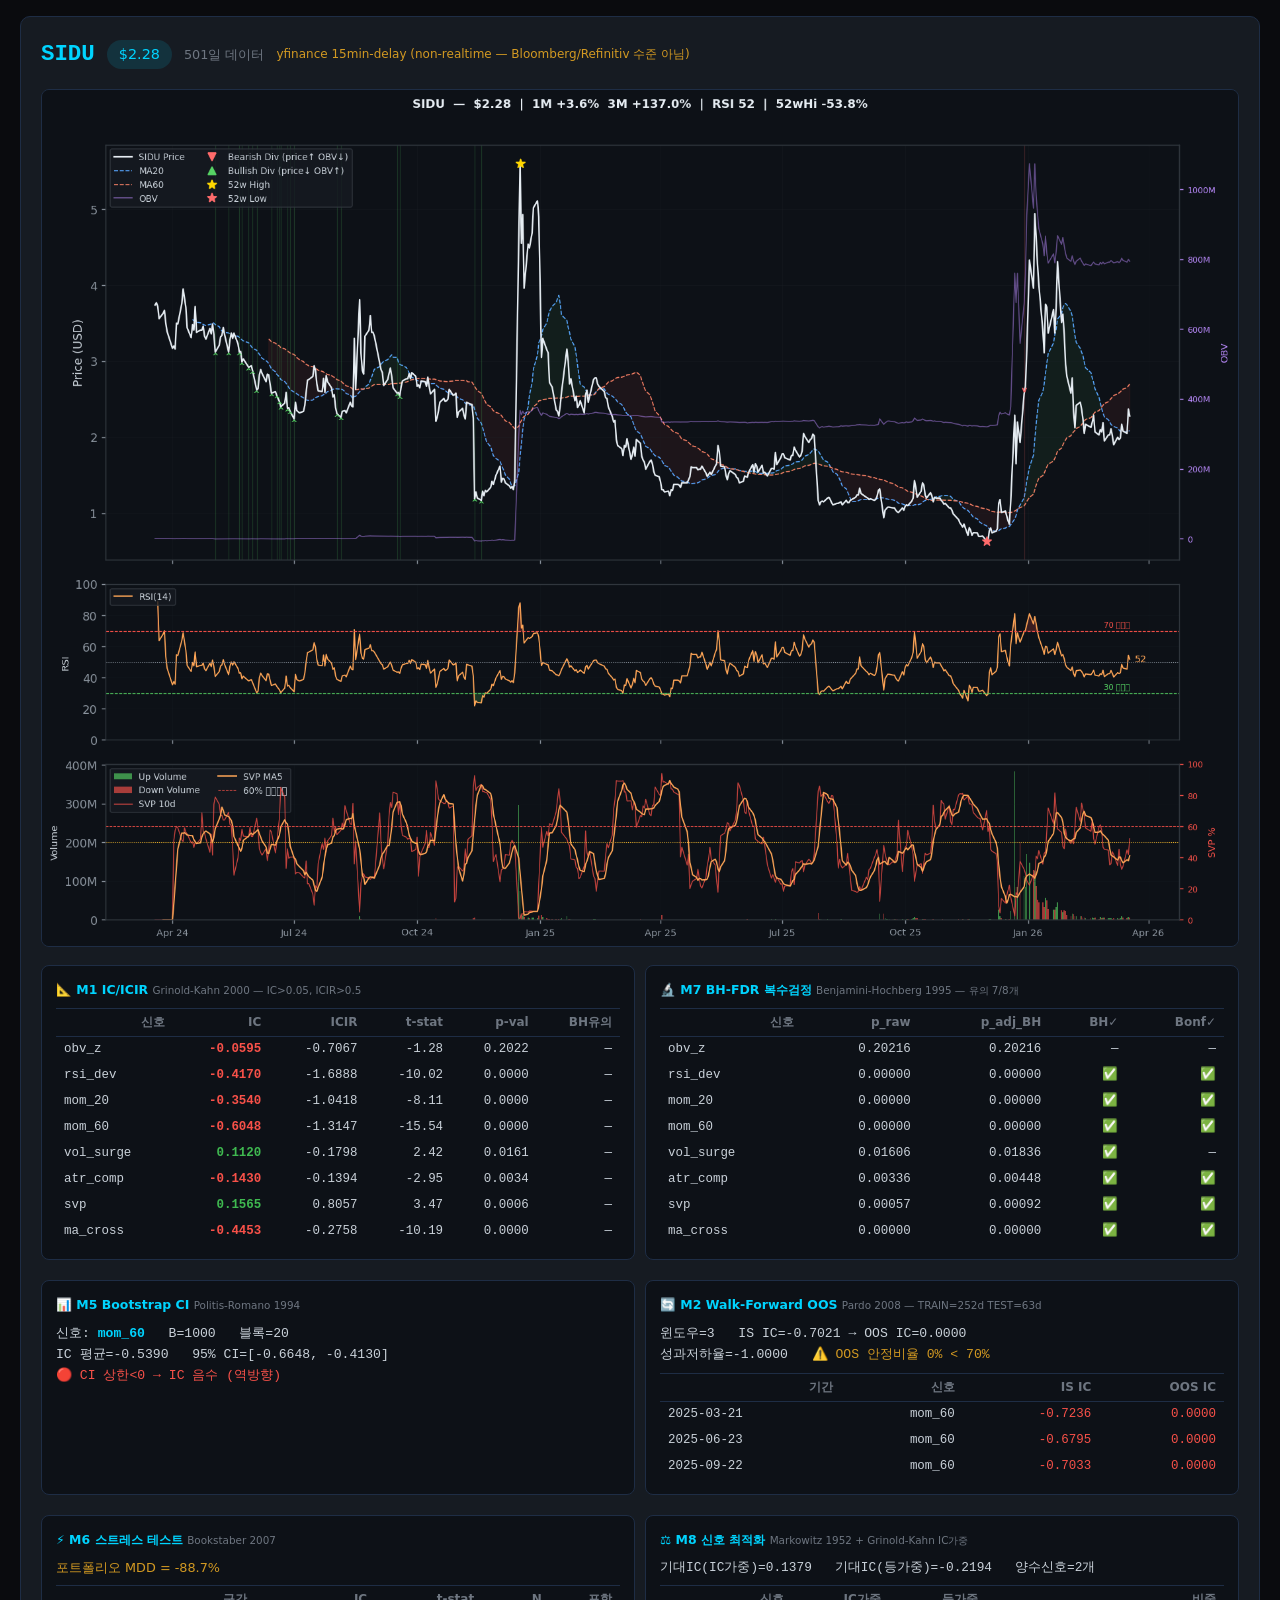
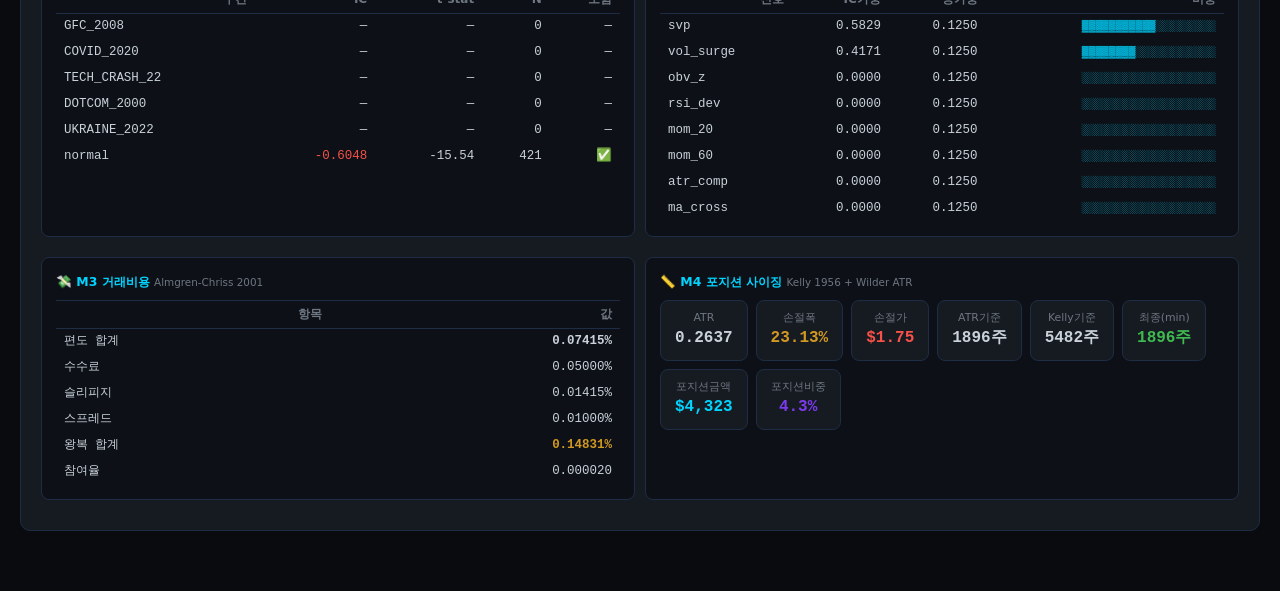
==== pd/docs/zeus_integrated_out_analyzer.html @ a4bf2f8a "Fix GitHub Pages static deploy" ====
<!DOCTYPE html><html lang="ko"><head><meta charset="UTF-8"><meta name="viewport" content="width=device-width,initial-scale=1"><title>📊 Analyzer (SIDU)</title><style>
@import url('https://fonts.googleapis.com/css2?family=Pretendard:wght@300;400;500;600;700&family=JetBrains+Mono:wght@400;500&display=swap');
:root{
  --bg:#0a0b0e;--bg2:#12141a;--panel:#16181f;--panel2:#1c1f28;
  --border:#1f2333;--border2:#252a3a;
  --accent:#5b6fff;--accent-soft:rgba(91,111,255,.12);--accent-glow:rgba(91,111,255,.25);
  --green:#22c55e;--green-soft:rgba(34,197,94,.12);
  --red:#ef4444;--red-soft:rgba(239,68,68,.1);
  --yellow:#f59e0b;--yellow-soft:rgba(245,158,11,.1);
  --text:#e8eaf0;--text2:#9aa0b8;--text3:#555d7a;--muted:#9aa0b8;
  --mono:'JetBrains Mono',monospace;--r:12px;--r2:8px;
}
*{box-sizing:border-box;margin:0;padding:0}
html{scroll-behavior:smooth}
body{background:var(--bg);color:var(--text);font-family:'Pretendard','Segoe UI',system-ui,sans-serif;font-size:14px;line-height:1.6}
#hdr{position:sticky;top:0;z-index:1000;background:rgba(10,11,14,.92);backdrop-filter:blur(20px);-webkit-backdrop-filter:blur(20px);border-bottom:1px solid var(--border);display:flex;align-items:center;height:56px;padding:0 24px;}
#logo{font-size:1.05rem;font-weight:700;color:var(--text);letter-spacing:-.3px;white-space:nowrap;margin-right:28px;display:flex;align-items:center;gap:8px;}
#logo .logo-dot{width:7px;height:7px;border-radius:50%;background:var(--accent);box-shadow:0 0 8px var(--accent);}
#logo span{color:var(--text3);font-weight:400;font-size:.76rem;margin-left:2px}
#nav{display:flex;gap:2px;flex:1}
.ztab{padding:6px 14px;border-radius:var(--r2);border:none;cursor:pointer;font-size:.81rem;font-weight:500;color:var(--text3);background:transparent;transition:all .15s;white-space:nowrap;font-family:inherit;}
.ztab:hover{color:var(--text);background:var(--panel)}
.ztab.on{color:var(--accent);background:var(--accent-soft)}
.ztab .bdg{margin-left:4px;padding:1px 5px;border-radius:9px;font-size:.67rem;font-weight:600;background:var(--accent);color:#fff;}
#sbar{display:flex;align-items:center;gap:20px;flex-wrap:wrap;padding:0 24px;height:34px;font-size:.74rem;color:var(--text3);background:var(--bg2);border-bottom:1px solid var(--border);}
.dot{width:6px;height:6px;border-radius:50%;display:inline-block;margin-right:3px}
.dg{background:var(--green)}.dy{background:var(--yellow)}.dr{background:var(--red)}
#lnk{display:flex;align-items:center;gap:8px;flex-wrap:wrap;padding:0 24px;height:34px;font-size:.74rem;background:var(--bg2);border-bottom:1px solid var(--border);}
.lbdg{display:inline-flex;align-items:center;gap:3px;padding:2px 7px;border-radius:9px;font-size:.69rem;font-weight:500}
.lok{background:rgba(34,197,94,.12);color:var(--green)}
.lwrn{background:rgba(245,158,11,.12);color:var(--yellow)}
.lno{background:rgba(239,68,68,.1);color:var(--red)}
.zpnl{display:none}.zpnl.on{display:block;overflow-y:auto;max-height:calc(100vh - 124px);animation:fadeIn .18s ease}
@keyframes fadeIn{from{opacity:0;transform:translateY(3px)}to{opacity:1;transform:translateY(0)}}
.zframe{width:100%;border:none;min-height:calc(100vh - 124px)}
.card{background:var(--panel);border:1px solid var(--border);border-radius:var(--r);padding:24px;}
.card h2{font-size:.93rem;font-weight:600;color:var(--text);margin-bottom:4px;letter-spacing:-.2px;}
.card p{color:var(--text2);font-size:.81rem;line-height:1.7;margin-bottom:16px}
.frow{display:flex;flex-direction:column;gap:4px;margin-bottom:12px}
.frow label{font-size:.74rem;color:var(--text3);font-weight:500}
.frow input,.frow select,.frow textarea{padding:9px 12px;border-radius:var(--r2);border:1px solid var(--border2);background:var(--bg2);color:var(--text);font-size:.85rem;font-family:inherit;transition:border-color .15s;}
.frow input:focus,.frow select:focus,.frow textarea:focus{outline:none;border-color:var(--accent);box-shadow:0 0 0 3px var(--accent-soft);}
.frow textarea{resize:vertical;min-height:70px}
.fgrid{display:grid;grid-template-columns:repeat(auto-fit,minmax(155px,1fr));gap:10px}
.acts{display:flex;gap:8px;margin-top:14px;flex-wrap:wrap}
.btn{padding:8px 16px;border-radius:var(--r2);border:1px solid var(--border2);cursor:pointer;font-size:.81rem;font-weight:600;transition:all .15s;background:transparent;color:var(--text2);font-family:inherit;}
.btn:hover{border-color:var(--accent);color:var(--accent);background:var(--accent-soft)}
.btn.pri{background:var(--accent);color:#fff;border-color:var(--accent);box-shadow:0 2px 12px var(--accent-glow);}
.btn.pri:hover{background:#4a5cf0}
.btn.ok{border-color:var(--green);color:var(--green)}
.btn.ok:hover{background:rgba(34,197,94,.1)}
.btn.warn{border-color:var(--yellow);color:var(--yellow)}
.btn.warn:hover{background:rgba(245,158,11,.1)}
.btn:disabled{opacity:.35;cursor:not-allowed;pointer-events:none}
.logbox{display:none;margin-top:12px;padding:12px;border-radius:var(--r2);background:var(--bg);border:1px solid var(--border);font-family:var(--mono);font-size:.74rem;min-height:56px;max-height:200px;overflow-y:auto;line-height:1.7;}
.logbox.on{display:block}
.ll{color:var(--text2)}.ls{color:var(--green)}.lw{color:var(--yellow)}.le{color:var(--red)}
.prog-wrap{height:2px;border-radius:1px;background:var(--border);margin-top:12px;overflow:hidden;display:none;}
.prog-wrap.on{display:block}
.prog-bar{height:100%;width:0;background:var(--accent);border-radius:1px;transition:width .3s;animation:prog-pulse 1.8s ease-in-out infinite;}
@keyframes prog-pulse{0%,100%{opacity:1}50%{opacity:.4}}
.sp{display:inline-block;width:10px;height:10px;border-radius:50%;border:2px solid rgba(255,255,255,.2);border-top-color:#fff;animation:spin .7s linear infinite;margin-right:5px;vertical-align:middle;}
@keyframes spin{to{transform:rotate(360deg)}}
.chips{display:flex;flex-wrap:wrap;gap:6px;margin-top:8px}
.chip{padding:4px 10px;border-radius:20px;font-size:.75rem;font-weight:600;background:var(--accent-soft);color:var(--accent);border:1px solid rgba(91,111,255,.18);cursor:pointer;transition:all .15s;}
.chip:hover{background:var(--accent);color:#fff}
.tgrid{display:grid;grid-template-columns:repeat(auto-fit,minmax(280px,1fr));gap:16px;padding:20px 24px}
.radio-card{display:flex;align-items:center;gap:10px;padding:11px 14px;border-radius:var(--r2);border:1px solid var(--border2);background:var(--bg2);cursor:pointer;transition:all .15s;font-size:.83rem;color:var(--text2);}
.radio-card:hover{border-color:var(--accent);color:var(--text)}
.radio-card input[type=radio]{accent-color:var(--accent)}
.mode-group{display:flex;gap:8px;margin-bottom:14px}
.mode-group .radio-card{flex:1}
.res{padding:0 24px 24px;display:none}.res.on{display:block}
.resfrm{width:100%;border:none;min-height:700px;border-radius:var(--r);}
.panel-wrap{max-width:660px;margin:24px auto;display:flex;flex-direction:column;gap:16px;padding:0 24px}
::-webkit-scrollbar{width:4px;height:4px}::-webkit-scrollbar-track{background:transparent}::-webkit-scrollbar-thumb{background:var(--border2);border-radius:2px}
.input-strip{position:sticky;top:0;z-index:100;background:rgba(10,11,14,.95);backdrop-filter:blur(12px);border-bottom:1px solid var(--border);padding:12px 24px;display:flex;flex-wrap:wrap;align-items:flex-end;gap:12px;}
.an-inject{padding:16px 24px}
</style></head><body><div style="padding:16px 20px 40px"><div style="background:#161b22;border:1px solid #1e2d45;border-radius:10px;padding:20px;margin-bottom:20px"><div style="display:flex;align-items:center;gap:12px;flex-wrap:wrap;margin-bottom:16px"><span style="font-size:1.4rem;font-weight:700;color:#00d4ff;font-family:monospace">SIDU</span><span style="background:rgba(0,212,255,.12);padding:3px 12px;border-radius:20px;font-size:.9rem;color:#00d4ff">$2.28</span><span style="color:#6e7681;font-size:.8rem">501일 데이터</span><span style=color:#d29922;font-size:.75rem>yfinance 15min-delay (non-realtime — Bloomberg/Refinitiv 수준 아님)</span></div><div style="margin-bottom:4px;grid-column:1/-1"><a href="[data-uri]" target="_blank" title="클릭하면 풀사이즈 열림"><img src="[data-uri]" style="width:100%;border-radius:8px;border:1px solid #1e2d45;cursor:zoom-in" alt="SIDU chart"></a></div><div style="display:grid;grid-template-columns:repeat(auto-fit,minmax(460px,1fr));gap:10px;margin-top:12px"><div style="background:#0d1117;border:1px solid #1e2d45;border-radius:8px;padding:14px;margin-bottom:10px"><div style="font-size:.78rem;font-weight:700;color:#00d4ff;margin-bottom:8px">📐 M1 IC/ICIR <small style='color:#6e7681;font-weight:400'>Grinold-Kahn 2000 — IC&gt;0.05, ICIR&gt;0.5</small></div><table style="width:100%;border-collapse:collapse;border-top:1px solid #1e2d45"><thead><tr style="border-bottom:1px solid #1e2d45"><th style="padding:4px 8px;color:#6e7681;text-align:right;font-size:.75rem;white-space:nowrap">신호</th><th style="padding:4px 8px;color:#6e7681;text-align:right;font-size:.75rem;white-space:nowrap">IC</th><th style="padding:4px 8px;color:#6e7681;text-align:right;font-size:.75rem;white-space:nowrap">ICIR</th><th style="padding:4px 8px;color:#6e7681;text-align:right;font-size:.75rem;white-space:nowrap">t-stat</th><th style="padding:4px 8px;color:#6e7681;text-align:right;font-size:.75rem;white-space:nowrap">p-val</th><th style="padding:4px 8px;color:#6e7681;text-align:right;font-size:.75rem;white-space:nowrap">BH유의</th></tr></thead><tbody><tr><td style="padding:3px 8px;text-align:left;font-family:monospace;font-size:.78rem;white-space:nowrap;color:#c9d1d9">obv_z</td><td style="padding:3px 8px;text-align:right;font-family:monospace;font-size:.78rem;white-space:nowrap;color:#c9d1d9"><span style="color:#f85149;font-weight:700">-0.0595</span></td><td style="padding:3px 8px;text-align:right;font-family:monospace;font-size:.78rem;white-space:nowrap;color:#c9d1d9">-0.7067</td><td style="padding:3px 8px;text-align:right;font-family:monospace;font-size:.78rem;white-space:nowrap;color:#c9d1d9">-1.28</td><td style="padding:3px 8px;text-align:right;font-family:monospace;font-size:.78rem;white-space:nowrap;color:#c9d1d9">0.2022</td><td style="padding:3px 8px;text-align:right;font-family:monospace;font-size:.78rem;white-space:nowrap;color:#c9d1d9">—</td></tr><tr><td style="padding:3px 8px;text-align:left;font-family:monospace;font-size:.78rem;white-space:nowrap;color:#c9d1d9">rsi_dev</td><td style="padding:3px 8px;text-align:right;font-family:monospace;font-size:.78rem;white-space:nowrap;color:#c9d1d9"><span style="color:#f85149;font-weight:700">-0.4170</span></td><td style="padding:3px 8px;text-align:right;font-family:monospace;font-size:.78rem;white-space:nowrap;color:#c9d1d9">-1.6888</td><td style="padding:3px 8px;text-align:right;font-family:monospace;font-size:.78rem;white-space:nowrap;color:#c9d1d9">-10.02</td><td style="padding:3px 8px;text-align:right;font-family:monospace;font-size:.78rem;white-space:nowrap;color:#c9d1d9">0.0000</td><td style="padding:3px 8px;text-align:right;font-family:monospace;font-size:.78rem;white-space:nowrap;color:#c9d1d9">—</td></tr><tr><td style="padding:3px 8px;text-align:left;font-family:monospace;font-size:.78rem;white-space:nowrap;color:#c9d1d9">mom_20</td><td style="padding:3px 8px;text-align:right;font-family:monospace;font-size:.78rem;white-space:nowrap;color:#c9d1d9"><span style="color:#f85149;font-weight:700">-0.3540</span></td><td style="padding:3px 8px;text-align:right;font-family:monospace;font-size:.78rem;white-space:nowrap;color:#c9d1d9">-1.0418</td><td style="padding:3px 8px;text-align:right;font-family:monospace;font-size:.78rem;white-space:nowrap;color:#c9d1d9">-8.11</td><td style="padding:3px 8px;text-align:right;font-family:monospace;font-size:.78rem;white-space:nowrap;color:#c9d1d9">0.0000</td><td style="padding:3px 8px;text-align:right;font-family:monospace;font-size:.78rem;white-space:nowrap;color:#c9d1d9">—</td></tr><tr><td style="padding:3px 8px;text-align:left;font-family:monospace;font-size:.78rem;white-space:nowrap;color:#c9d1d9">mom_60</td><td style="padding:3px 8px;text-align:right;font-family:monospace;font-size:.78rem;white-space:nowrap;color:#c9d1d9"><span style="color:#f85149;font-weight:700">-0.6048</span></td><td style="padding:3px 8px;text-align:right;font-family:monospace;font-size:.78rem;white-space:nowrap;color:#c9d1d9">-1.3147</td><td style="padding:3px 8px;text-align:right;font-family:monospace;font-size:.78rem;white-space:nowrap;color:#c9d1d9">-15.54</td><td style="padding:3px 8px;text-align:right;font-family:monospace;font-size:.78rem;white-space:nowrap;color:#c9d1d9">0.0000</td><td style="padding:3px 8px;text-align:right;font-family:monospace;font-size:.78rem;white-space:nowrap;color:#c9d1d9">—</td></tr><tr><td style="padding:3px 8px;text-align:left;font-family:monospace;font-size:.78rem;white-space:nowrap;color:#c9d1d9">vol_surge</td><td style="padding:3px 8px;text-align:right;font-family:monospace;font-size:.78rem;white-space:nowrap;color:#c9d1d9"><span style="color:#3fb950;font-weight:700">0.1120</span></td><td style="padding:3px 8px;text-align:right;font-family:monospace;font-size:.78rem;white-space:nowrap;color:#c9d1d9">-0.1798</td><td style="padding:3px 8px;text-align:right;font-family:monospace;font-size:.78rem;white-space:nowrap;color:#c9d1d9">2.42</td><td style="padding:3px 8px;text-align:right;font-family:monospace;font-size:.78rem;white-space:nowrap;color:#c9d1d9">0.0161</td><td style="padding:3px 8px;text-align:right;font-family:monospace;font-size:.78rem;white-space:nowrap;color:#c9d1d9">—</td></tr><tr><td style="padding:3px 8px;text-align:left;font-family:monospace;font-size:.78rem;white-space:nowrap;color:#c9d1d9">atr_comp</td><td style="padding:3px 8px;text-align:right;font-family:monospace;font-size:.78rem;white-space:nowrap;color:#c9d1d9"><span style="color:#f85149;font-weight:700">-0.1430</span></td><td style="padding:3px 8px;text-align:right;font-family:monospace;font-size:.78rem;white-space:nowrap;color:#c9d1d9">-0.1394</td><td style="padding:3px 8px;text-align:right;font-family:monospace;font-size:.78rem;white-space:nowrap;color:#c9d1d9">-2.95</td><td style="padding:3px 8px;text-align:right;font-family:monospace;font-size:.78rem;white-space:nowrap;color:#c9d1d9">0.0034</td><td style="padding:3px 8px;text-align:right;font-family:monospace;font-size:.78rem;white-space:nowrap;color:#c9d1d9">—</td></tr><tr><td style="padding:3px 8px;text-align:left;font-family:monospace;font-size:.78rem;white-space:nowrap;color:#c9d1d9">svp</td><td style="padding:3px 8px;text-align:right;font-family:monospace;font-size:.78rem;white-space:nowrap;color:#c9d1d9"><span style="color:#3fb950;font-weight:700">0.1565</span></td><td style="padding:3px 8px;text-align:right;font-family:monospace;font-size:.78rem;white-space:nowrap;color:#c9d1d9">0.8057</td><td style="padding:3px 8px;text-align:right;font-family:monospace;font-size:.78rem;white-space:nowrap;color:#c9d1d9">3.47</td><td style="padding:3px 8px;text-align:right;font-family:monospace;font-size:.78rem;white-space:nowrap;color:#c9d1d9">0.0006</td><td style="padding:3px 8px;text-align:right;font-family:monospace;font-size:.78rem;white-space:nowrap;color:#c9d1d9">—</td></tr><tr><td style="padding:3px 8px;text-align:left;font-family:monospace;font-size:.78rem;white-space:nowrap;color:#c9d1d9">ma_cross</td><td style="padding:3px 8px;text-align:right;font-family:monospace;font-size:.78rem;white-space:nowrap;color:#c9d1d9"><span style="color:#f85149;font-weight:700">-0.4453</span></td><td style="padding:3px 8px;text-align:right;font-family:monospace;font-size:.78rem;white-space:nowrap;color:#c9d1d9">-0.2758</td><td style="padding:3px 8px;text-align:right;font-family:monospace;font-size:.78rem;white-space:nowrap;color:#c9d1d9">-10.19</td><td style="padding:3px 8px;text-align:right;font-family:monospace;font-size:.78rem;white-space:nowrap;color:#c9d1d9">0.0000</td><td style="padding:3px 8px;text-align:right;font-family:monospace;font-size:.78rem;white-space:nowrap;color:#c9d1d9">—</td></tr></tbody></table></div><div style="background:#0d1117;border:1px solid #1e2d45;border-radius:8px;padding:14px;margin-bottom:10px"><div style="font-size:.78rem;font-weight:700;color:#00d4ff;margin-bottom:8px">🔬 M7 BH-FDR 복수검정 <small style='color:#6e7681;font-weight:400'>Benjamini-Hochberg 1995 — 유의 7/8개</small></div><table style="width:100%;border-collapse:collapse;border-top:1px solid #1e2d45"><thead><tr style="border-bottom:1px solid #1e2d45"><th style="padding:4px 8px;color:#6e7681;text-align:right;font-size:.75rem;white-space:nowrap">신호</th><th style="padding:4px 8px;color:#6e7681;text-align:right;font-size:.75rem;white-space:nowrap">p_raw</th><th style="padding:4px 8px;color:#6e7681;text-align:right;font-size:.75rem;white-space:nowrap">p_adj_BH</th><th style="padding:4px 8px;color:#6e7681;text-align:right;font-size:.75rem;white-space:nowrap">BH✓</th><th style="padding:4px 8px;color:#6e7681;text-align:right;font-size:.75rem;white-space:nowrap">Bonf✓</th></tr></thead><tbody><tr><td style="padding:3px 8px;text-align:left;font-family:monospace;font-size:.78rem;white-space:nowrap;color:#c9d1d9">obv_z</td><td style="padding:3px 8px;text-align:right;font-family:monospace;font-size:.78rem;white-space:nowrap;color:#c9d1d9">0.20216</td><td style="padding:3px 8px;text-align:right;font-family:monospace;font-size:.78rem;white-space:nowrap;color:#c9d1d9">0.20216</td><td style="padding:3px 8px;text-align:right;font-family:monospace;font-size:.78rem;white-space:nowrap;color:#c9d1d9">—</td><td style="padding:3px 8px;text-align:right;font-family:monospace;font-size:.78rem;white-space:nowrap;color:#c9d1d9">—</td></tr><tr><td style="padding:3px 8px;text-align:left;font-family:monospace;font-size:.78rem;white-space:nowrap;color:#c9d1d9">rsi_dev</td><td style="padding:3px 8px;text-align:right;font-family:monospace;font-size:.78rem;white-space:nowrap;color:#c9d1d9">0.00000</td><td style="padding:3px 8px;text-align:right;font-family:monospace;font-size:.78rem;white-space:nowrap;color:#c9d1d9">0.00000</td><td style="padding:3px 8px;text-align:right;font-family:monospace;font-size:.78rem;white-space:nowrap;color:#c9d1d9">✅</td><td style="padding:3px 8px;text-align:right;font-family:monospace;font-size:.78rem;white-space:nowrap;color:#c9d1d9">✅</td></tr><tr><td style="padding:3px 8px;text-align:left;font-family:monospace;font-size:.78rem;white-space:nowrap;color:#c9d1d9">mom_20</td><td style="padding:3px 8px;text-align:right;font-family:monospace;font-size:.78rem;white-space:nowrap;color:#c9d1d9">0.00000</td><td style="padding:3px 8px;text-align:right;font-family:monospace;font-size:.78rem;white-space:nowrap;color:#c9d1d9">0.00000</td><td style="padding:3px 8px;text-align:right;font-family:monospace;font-size:.78rem;white-space:nowrap;color:#c9d1d9">✅</td><td style="padding:3px 8px;text-align:right;font-family:monospace;font-size:.78rem;white-space:nowrap;color:#c9d1d9">✅</td></tr><tr><td style="padding:3px 8px;text-align:left;font-family:monospace;font-size:.78rem;white-space:nowrap;color:#c9d1d9">mom_60</td><td style="padding:3px 8px;text-align:right;font-family:monospace;font-size:.78rem;white-space:nowrap;color:#c9d1d9">0.00000</td><td style="padding:3px 8px;text-align:right;font-family:monospace;font-size:.78rem;white-space:nowrap;color:#c9d1d9">0.00000</td><td style="padding:3px 8px;text-align:right;font-family:monospace;font-size:.78rem;white-space:nowrap;color:#c9d1d9">✅</td><td style="padding:3px 8px;text-align:right;font-family:monospace;font-size:.78rem;white-space:nowrap;color:#c9d1d9">✅</td></tr><tr><td style="padding:3px 8px;text-align:left;font-family:monospace;font-size:.78rem;white-space:nowrap;color:#c9d1d9">vol_surge</td><td style="padding:3px 8px;text-align:right;font-family:monospace;font-size:.78rem;white-space:nowrap;color:#c9d1d9">0.01606</td><td style="padding:3px 8px;text-align:right;font-family:monospace;font-size:.78rem;white-space:nowrap;color:#c9d1d9">0.01836</td><td style="padding:3px 8px;text-align:right;font-family:monospace;font-size:.78rem;white-space:nowrap;color:#c9d1d9">✅</td><td style="padding:3px 8px;text-align:right;font-family:monospace;font-size:.78rem;white-space:nowrap;color:#c9d1d9">—</td></tr><tr><td style="padding:3px 8px;text-align:left;font-family:monospace;font-size:.78rem;white-space:nowrap;color:#c9d1d9">atr_comp</td><td style="padding:3px 8px;text-align:right;font-family:monospace;font-size:.78rem;white-space:nowrap;color:#c9d1d9">0.00336</td><td style="padding:3px 8px;text-align:right;font-family:monospace;font-size:.78rem;white-space:nowrap;color:#c9d1d9">0.00448</td><td style="padding:3px 8px;text-align:right;font-family:monospace;font-size:.78rem;white-space:nowrap;color:#c9d1d9">✅</td><td style="padding:3px 8px;text-align:right;font-family:monospace;font-size:.78rem;white-space:nowrap;color:#c9d1d9">✅</td></tr><tr><td style="padding:3px 8px;text-align:left;font-family:monospace;font-size:.78rem;white-space:nowrap;color:#c9d1d9">svp</td><td style="padding:3px 8px;text-align:right;font-family:monospace;font-size:.78rem;white-space:nowrap;color:#c9d1d9">0.00057</td><td style="padding:3px 8px;text-align:right;font-family:monospace;font-size:.78rem;white-space:nowrap;color:#c9d1d9">0.00092</td><td style="padding:3px 8px;text-align:right;font-family:monospace;font-size:.78rem;white-space:nowrap;color:#c9d1d9">✅</td><td style="padding:3px 8px;text-align:right;font-family:monospace;font-size:.78rem;white-space:nowrap;color:#c9d1d9">✅</td></tr><tr><td style="padding:3px 8px;text-align:left;font-family:monospace;font-size:.78rem;white-space:nowrap;color:#c9d1d9">ma_cross</td><td style="padding:3px 8px;text-align:right;font-family:monospace;font-size:.78rem;white-space:nowrap;color:#c9d1d9">0.00000</td><td style="padding:3px 8px;text-align:right;font-family:monospace;font-size:.78rem;white-space:nowrap;color:#c9d1d9">0.00000</td><td style="padding:3px 8px;text-align:right;font-family:monospace;font-size:.78rem;white-space:nowrap;color:#c9d1d9">✅</td><td style="padding:3px 8px;text-align:right;font-family:monospace;font-size:.78rem;white-space:nowrap;color:#c9d1d9">✅</td></tr></tbody></table></div><div style="background:#0d1117;border:1px solid #1e2d45;border-radius:8px;padding:14px;margin-bottom:10px"><div style="font-size:.78rem;font-weight:700;color:#00d4ff;margin-bottom:8px">📊 M5 Bootstrap CI <small style='color:#6e7681;font-weight:400'>Politis-Romano 1994</small></div><div style="font-family:monospace;font-size:.82rem;color:#c9d1d9">신호: <b style="color:#00d4ff">mom_60</b> &nbsp; B=1000 &nbsp; 블록=20<br>IC 평균=-0.5390 &nbsp; 95% CI=[-0.6648, -0.4130]<br><span style="color:#f85149">🔴 CI 상한&lt;0 → IC 음수 (역방향)</span></div></div><div style="background:#0d1117;border:1px solid #1e2d45;border-radius:8px;padding:14px;margin-bottom:10px"><div style="font-size:.78rem;font-weight:700;color:#00d4ff;margin-bottom:8px">🔄 M2 Walk-Forward OOS <small style='color:#6e7681;font-weight:400'>Pardo 2008 — TRAIN=252d TEST=63d</small></div><div style="font-family:monospace;font-size:.82rem;color:#c9d1d9;margin-bottom:8px">윈도우=3 &nbsp; IS IC=-0.7021 → OOS IC=0.0000<br>성과저하율=-1.0000 &nbsp; <span style="color:#d29922">⚠️ OOS 안정비율 0% < 70%</span></div><table style="width:100%;border-collapse:collapse;border-top:1px solid #1e2d45"><thead><tr style="border-bottom:1px solid #1e2d45"><th style="padding:4px 8px;color:#6e7681;text-align:right;font-size:.75rem;white-space:nowrap">기간</th><th style="padding:4px 8px;color:#6e7681;text-align:right;font-size:.75rem;white-space:nowrap">신호</th><th style="padding:4px 8px;color:#6e7681;text-align:right;font-size:.75rem;white-space:nowrap">IS IC</th><th style="padding:4px 8px;color:#6e7681;text-align:right;font-size:.75rem;white-space:nowrap">OOS IC</th></tr></thead><tbody><tr><td style="padding:3px 8px;text-align:left;font-family:monospace;font-size:.78rem;white-space:nowrap;color:#c9d1d9">2025-03-21</td><td style="padding:3px 8px;text-align:right;font-family:monospace;font-size:.78rem;white-space:nowrap;color:#c9d1d9">mom_60</td><td style="padding:3px 8px;text-align:right;font-family:monospace;font-size:.78rem;white-space:nowrap;color:#c9d1d9"><span style="color:#f85149">-0.7236</span></td><td style="padding:3px 8px;text-align:right;font-family:monospace;font-size:.78rem;white-space:nowrap;color:#c9d1d9"><span style="color:#f85149">0.0000</span></td></tr><tr><td style="padding:3px 8px;text-align:left;font-family:monospace;font-size:.78rem;white-space:nowrap;color:#c9d1d9">2025-06-23</td><td style="padding:3px 8px;text-align:right;font-family:monospace;font-size:.78rem;white-space:nowrap;color:#c9d1d9">mom_60</td><td style="padding:3px 8px;text-align:right;font-family:monospace;font-size:.78rem;white-space:nowrap;color:#c9d1d9"><span style="color:#f85149">-0.6795</span></td><td style="padding:3px 8px;text-align:right;font-family:monospace;font-size:.78rem;white-space:nowrap;color:#c9d1d9"><span style="color:#f85149">0.0000</span></td></tr><tr><td style="padding:3px 8px;text-align:left;font-family:monospace;font-size:.78rem;white-space:nowrap;color:#c9d1d9">2025-09-22</td><td style="padding:3px 8px;text-align:right;font-family:monospace;font-size:.78rem;white-space:nowrap;color:#c9d1d9">mom_60</td><td style="padding:3px 8px;text-align:right;font-family:monospace;font-size:.78rem;white-space:nowrap;color:#c9d1d9"><span style="color:#f85149">-0.7033</span></td><td style="padding:3px 8px;text-align:right;font-family:monospace;font-size:.78rem;white-space:nowrap;color:#c9d1d9"><span style="color:#f85149">0.0000</span></td></tr></tbody></table></div><div style="background:#0d1117;border:1px solid #1e2d45;border-radius:8px;padding:14px;margin-bottom:10px"><div style="font-size:.78rem;font-weight:700;color:#00d4ff;margin-bottom:8px">⚡ M6 스트레스 테스트 <small style='color:#6e7681;font-weight:400'>Bookstaber 2007</small></div><div style="font-size:.8rem;color:#d29922;margin-bottom:6px">포트폴리오 MDD = -88.7%</div><table style="width:100%;border-collapse:collapse;border-top:1px solid #1e2d45"><thead><tr style="border-bottom:1px solid #1e2d45"><th style="padding:4px 8px;color:#6e7681;text-align:right;font-size:.75rem;white-space:nowrap">구간</th><th style="padding:4px 8px;color:#6e7681;text-align:right;font-size:.75rem;white-space:nowrap">IC</th><th style="padding:4px 8px;color:#6e7681;text-align:right;font-size:.75rem;white-space:nowrap">t-stat</th><th style="padding:4px 8px;color:#6e7681;text-align:right;font-size:.75rem;white-space:nowrap">N</th><th style="padding:4px 8px;color:#6e7681;text-align:right;font-size:.75rem;white-space:nowrap">포함</th></tr></thead><tbody><tr><td style="padding:3px 8px;text-align:left;font-family:monospace;font-size:.78rem;white-space:nowrap;color:#c9d1d9">GFC_2008</td><td style="padding:3px 8px;text-align:right;font-family:monospace;font-size:.78rem;white-space:nowrap;color:#c9d1d9"><span style="color:#c9d1d9">—</span></td><td style="padding:3px 8px;text-align:right;font-family:monospace;font-size:.78rem;white-space:nowrap;color:#c9d1d9">—</td><td style="padding:3px 8px;text-align:right;font-family:monospace;font-size:.78rem;white-space:nowrap;color:#c9d1d9">0</td><td style="padding:3px 8px;text-align:right;font-family:monospace;font-size:.78rem;white-space:nowrap;color:#c9d1d9">—</td></tr><tr><td style="padding:3px 8px;text-align:left;font-family:monospace;font-size:.78rem;white-space:nowrap;color:#c9d1d9">COVID_2020</td><td style="padding:3px 8px;text-align:right;font-family:monospace;font-size:.78rem;white-space:nowrap;color:#c9d1d9"><span style="color:#c9d1d9">—</span></td><td style="padding:3px 8px;text-align:right;font-family:monospace;font-size:.78rem;white-space:nowrap;color:#c9d1d9">—</td><td style="padding:3px 8px;text-align:right;font-family:monospace;font-size:.78rem;white-space:nowrap;color:#c9d1d9">0</td><td style="padding:3px 8px;text-align:right;font-family:monospace;font-size:.78rem;white-space:nowrap;color:#c9d1d9">—</td></tr><tr><td style="padding:3px 8px;text-align:left;font-family:monospace;font-size:.78rem;white-space:nowrap;color:#c9d1d9">TECH_CRASH_22</td><td style="padding:3px 8px;text-align:right;font-family:monospace;font-size:.78rem;white-space:nowrap;color:#c9d1d9"><span style="color:#c9d1d9">—</span></td><td style="padding:3px 8px;text-align:right;font-family:monospace;font-size:.78rem;white-space:nowrap;color:#c9d1d9">—</td><td style="padding:3px 8px;text-align:right;font-family:monospace;font-size:.78rem;white-space:nowrap;color:#c9d1d9">0</td><td style="padding:3px 8px;text-align:right;font-family:monospace;font-size:.78rem;white-space:nowrap;color:#c9d1d9">—</td></tr><tr><td style="padding:3px 8px;text-align:left;font-family:monospace;font-size:.78rem;white-space:nowrap;color:#c9d1d9">DOTCOM_2000</td><td style="padding:3px 8px;text-align:right;font-family:monospace;font-size:.78rem;white-space:nowrap;color:#c9d1d9"><span style="color:#c9d1d9">—</span></td><td style="padding:3px 8px;text-align:right;font-family:monospace;font-size:.78rem;white-space:nowrap;color:#c9d1d9">—</td><td style="padding:3px 8px;text-align:right;font-family:monospace;font-size:.78rem;white-space:nowrap;color:#c9d1d9">0</td><td style="padding:3px 8px;text-align:right;font-family:monospace;font-size:.78rem;white-space:nowrap;color:#c9d1d9">—</td></tr><tr><td style="padding:3px 8px;text-align:left;font-family:monospace;font-size:.78rem;white-space:nowrap;color:#c9d1d9">UKRAINE_2022</td><td style="padding:3px 8px;text-align:right;font-family:monospace;font-size:.78rem;white-space:nowrap;color:#c9d1d9"><span style="color:#c9d1d9">—</span></td><td style="padding:3px 8px;text-align:right;font-family:monospace;font-size:.78rem;white-space:nowrap;color:#c9d1d9">—</td><td style="padding:3px 8px;text-align:right;font-family:monospace;font-size:.78rem;white-space:nowrap;color:#c9d1d9">0</td><td style="padding:3px 8px;text-align:right;font-family:monospace;font-size:.78rem;white-space:nowrap;color:#c9d1d9">—</td></tr><tr><td style="padding:3px 8px;text-align:left;font-family:monospace;font-size:.78rem;white-space:nowrap;color:#c9d1d9">normal</td><td style="padding:3px 8px;text-align:right;font-family:monospace;font-size:.78rem;white-space:nowrap;color:#c9d1d9"><span style="color:#f85149">-0.6048</span></td><td style="padding:3px 8px;text-align:right;font-family:monospace;font-size:.78rem;white-space:nowrap;color:#c9d1d9">-15.54</td><td style="padding:3px 8px;text-align:right;font-family:monospace;font-size:.78rem;white-space:nowrap;color:#c9d1d9">421</td><td style="padding:3px 8px;text-align:right;font-family:monospace;font-size:.78rem;white-space:nowrap;color:#c9d1d9">✅</td></tr></tbody></table></div><div style="background:#0d1117;border:1px solid #1e2d45;border-radius:8px;padding:14px;margin-bottom:10px"><div style="font-size:.78rem;font-weight:700;color:#00d4ff;margin-bottom:8px">⚖️  M8 신호 최적화 <small style='color:#6e7681;font-weight:400'>Markowitz 1952 + Grinold-Kahn IC가중</small></div><div style="font-size:.8rem;color:#c9d1d9;font-family:monospace;margin-bottom:6px">기대IC(IC가중)=0.1379 &nbsp; 기대IC(등가중)=-0.2194 &nbsp; 양수신호=2개</div><table style="width:100%;border-collapse:collapse;border-top:1px solid #1e2d45"><thead><tr style="border-bottom:1px solid #1e2d45"><th style="padding:4px 8px;color:#6e7681;text-align:right;font-size:.75rem;white-space:nowrap">신호</th><th style="padding:4px 8px;color:#6e7681;text-align:right;font-size:.75rem;white-space:nowrap">IC가중</th><th style="padding:4px 8px;color:#6e7681;text-align:right;font-size:.75rem;white-space:nowrap">등가중</th><th style="padding:4px 8px;color:#6e7681;text-align:right;font-size:.75rem;white-space:nowrap">비중</th></tr></thead><tbody><tr><td style="padding:3px 8px;text-align:left;font-family:monospace;font-size:.78rem;white-space:nowrap;color:#c9d1d9">svp</td><td style="padding:3px 8px;text-align:right;font-family:monospace;font-size:.78rem;white-space:nowrap;color:#c9d1d9">0.5829</td><td style="padding:3px 8px;text-align:right;font-family:monospace;font-size:.78rem;white-space:nowrap;color:#c9d1d9">0.1250</td><td style="padding:3px 8px;text-align:right;font-family:monospace;font-size:.78rem;white-space:nowrap;color:#c9d1d9"><span style="color:#00d4ff;font-size:.7rem">▓▓▓▓▓▓▓▓▓▓▓░░░░░░░░░</span></td></tr><tr><td style="padding:3px 8px;text-align:left;font-family:monospace;font-size:.78rem;white-space:nowrap;color:#c9d1d9">vol_surge</td><td style="padding:3px 8px;text-align:right;font-family:monospace;font-size:.78rem;white-space:nowrap;color:#c9d1d9">0.4171</td><td style="padding:3px 8px;text-align:right;font-family:monospace;font-size:.78rem;white-space:nowrap;color:#c9d1d9">0.1250</td><td style="padding:3px 8px;text-align:right;font-family:monospace;font-size:.78rem;white-space:nowrap;color:#c9d1d9"><span style="color:#00d4ff;font-size:.7rem">▓▓▓▓▓▓▓▓░░░░░░░░░░░░</span></td></tr><tr><td style="padding:3px 8px;text-align:left;font-family:monospace;font-size:.78rem;white-space:nowrap;color:#c9d1d9">obv_z</td><td style="padding:3px 8px;text-align:right;font-family:monospace;font-size:.78rem;white-space:nowrap;color:#c9d1d9">0.0000</td><td style="padding:3px 8px;text-align:right;font-family:monospace;font-size:.78rem;white-space:nowrap;color:#c9d1d9">0.1250</td><td style="padding:3px 8px;text-align:right;font-family:monospace;font-size:.78rem;white-space:nowrap;color:#c9d1d9"><span style="color:#00d4ff;font-size:.7rem">░░░░░░░░░░░░░░░░░░░░</span></td></tr><tr><td style="padding:3px 8px;text-align:left;font-family:monospace;font-size:.78rem;white-space:nowrap;color:#c9d1d9">rsi_dev</td><td style="padding:3px 8px;text-align:right;font-family:monospace;font-size:.78rem;white-space:nowrap;color:#c9d1d9">0.0000</td><td style="padding:3px 8px;text-align:right;font-family:monospace;font-size:.78rem;white-space:nowrap;color:#c9d1d9">0.1250</td><td style="padding:3px 8px;text-align:right;font-family:monospace;font-size:.78rem;white-space:nowrap;color:#c9d1d9"><span style="color:#00d4ff;font-size:.7rem">░░░░░░░░░░░░░░░░░░░░</span></td></tr><tr><td style="padding:3px 8px;text-align:left;font-family:monospace;font-size:.78rem;white-space:nowrap;color:#c9d1d9">mom_20</td><td style="padding:3px 8px;text-align:right;font-family:monospace;font-size:.78rem;white-space:nowrap;color:#c9d1d9">0.0000</td><td style="padding:3px 8px;text-align:right;font-family:monospace;font-size:.78rem;white-space:nowrap;color:#c9d1d9">0.1250</td><td style="padding:3px 8px;text-align:right;font-family:monospace;font-size:.78rem;white-space:nowrap;color:#c9d1d9"><span style="color:#00d4ff;font-size:.7rem">░░░░░░░░░░░░░░░░░░░░</span></td></tr><tr><td style="padding:3px 8px;text-align:left;font-family:monospace;font-size:.78rem;white-space:nowrap;color:#c9d1d9">mom_60</td><td style="padding:3px 8px;text-align:right;font-family:monospace;font-size:.78rem;white-space:nowrap;color:#c9d1d9">0.0000</td><td style="padding:3px 8px;text-align:right;font-family:monospace;font-size:.78rem;white-space:nowrap;color:#c9d1d9">0.1250</td><td style="padding:3px 8px;text-align:right;font-family:monospace;font-size:.78rem;white-space:nowrap;color:#c9d1d9"><span style="color:#00d4ff;font-size:.7rem">░░░░░░░░░░░░░░░░░░░░</span></td></tr><tr><td style="padding:3px 8px;text-align:left;font-family:monospace;font-size:.78rem;white-space:nowrap;color:#c9d1d9">atr_comp</td><td style="padding:3px 8px;text-align:right;font-family:monospace;font-size:.78rem;white-space:nowrap;color:#c9d1d9">0.0000</td><td style="padding:3px 8px;text-align:right;font-family:monospace;font-size:.78rem;white-space:nowrap;color:#c9d1d9">0.1250</td><td style="padding:3px 8px;text-align:right;font-family:monospace;font-size:.78rem;white-space:nowrap;color:#c9d1d9"><span style="color:#00d4ff;font-size:.7rem">░░░░░░░░░░░░░░░░░░░░</span></td></tr><tr><td style="padding:3px 8px;text-align:left;font-family:monospace;font-size:.78rem;white-space:nowrap;color:#c9d1d9">ma_cross</td><td style="padding:3px 8px;text-align:right;font-family:monospace;font-size:.78rem;white-space:nowrap;color:#c9d1d9">0.0000</td><td style="padding:3px 8px;text-align:right;font-family:monospace;font-size:.78rem;white-space:nowrap;color:#c9d1d9">0.1250</td><td style="padding:3px 8px;text-align:right;font-family:monospace;font-size:.78rem;white-space:nowrap;color:#c9d1d9"><span style="color:#00d4ff;font-size:.7rem">░░░░░░░░░░░░░░░░░░░░</span></td></tr></tbody></table></div><div style="background:#0d1117;border:1px solid #1e2d45;border-radius:8px;padding:14px;margin-bottom:10px"><div style="font-size:.78rem;font-weight:700;color:#00d4ff;margin-bottom:8px">💸 M3 거래비용 <small style='color:#6e7681;font-weight:400'>Almgren-Chriss 2001</small></div><table style="width:100%;border-collapse:collapse;border-top:1px solid #1e2d45"><thead><tr style="border-bottom:1px solid #1e2d45"><th style="padding:4px 8px;color:#6e7681;text-align:right;font-size:.75rem;white-space:nowrap">항목</th><th style="padding:4px 8px;color:#6e7681;text-align:right;font-size:.75rem;white-space:nowrap">값</th></tr></thead><tbody><tr><td style="padding:3px 8px;text-align:left;font-family:monospace;font-size:.78rem;white-space:nowrap;color:#c9d1d9">편도 합계</td><td style="padding:3px 8px;text-align:right;font-family:monospace;font-size:.78rem;white-space:nowrap;color:#c9d1d9"><b>0.07415%</b></td></tr><tr><td style="padding:3px 8px;text-align:left;font-family:monospace;font-size:.78rem;white-space:nowrap;color:#c9d1d9">  수수료</td><td style="padding:3px 8px;text-align:right;font-family:monospace;font-size:.78rem;white-space:nowrap;color:#c9d1d9">0.05000%</td></tr><tr><td style="padding:3px 8px;text-align:left;font-family:monospace;font-size:.78rem;white-space:nowrap;color:#c9d1d9">  슬리피지</td><td style="padding:3px 8px;text-align:right;font-family:monospace;font-size:.78rem;white-space:nowrap;color:#c9d1d9">0.01415%</td></tr><tr><td style="padding:3px 8px;text-align:left;font-family:monospace;font-size:.78rem;white-space:nowrap;color:#c9d1d9">  스프레드</td><td style="padding:3px 8px;text-align:right;font-family:monospace;font-size:.78rem;white-space:nowrap;color:#c9d1d9">0.01000%</td></tr><tr><td style="padding:3px 8px;text-align:left;font-family:monospace;font-size:.78rem;white-space:nowrap;color:#c9d1d9">왕복 합계</td><td style="padding:3px 8px;text-align:right;font-family:monospace;font-size:.78rem;white-space:nowrap;color:#c9d1d9"><b style="color:#d29922">0.14831%</b></td></tr><tr><td style="padding:3px 8px;text-align:left;font-family:monospace;font-size:.78rem;white-space:nowrap;color:#c9d1d9">참여율</td><td style="padding:3px 8px;text-align:right;font-family:monospace;font-size:.78rem;white-space:nowrap;color:#c9d1d9">0.000020</td></tr></tbody></table></div><div style="background:#0d1117;border:1px solid #1e2d45;border-radius:8px;padding:14px;margin-bottom:10px"><div style="font-size:.78rem;font-weight:700;color:#00d4ff;margin-bottom:8px">📏 M4 포지션 사이징 <small style='color:#6e7681;font-weight:400'>Kelly 1956 + Wilder ATR</small></div><div style="display:flex;gap:8px;flex-wrap:wrap"><div style="background:#161b22;padding:8px 14px;border-radius:8px;border:1px solid #1e2d45;text-align:center"><div style="font-size:.68rem;color:#6e7681">ATR</div><div style="font-size:1rem;font-weight:700;color:#c9d1d9;font-family:monospace">0.2637</div></div><div style="background:#161b22;padding:8px 14px;border-radius:8px;border:1px solid #1e2d45;text-align:center"><div style="font-size:.68rem;color:#6e7681">손절폭</div><div style="font-size:1rem;font-weight:700;color:#d29922;font-family:monospace">23.13%</div></div><div style="background:#161b22;padding:8px 14px;border-radius:8px;border:1px solid #1e2d45;text-align:center"><div style="font-size:.68rem;color:#6e7681">손절가</div><div style="font-size:1rem;font-weight:700;color:#f85149;font-family:monospace">$1.75</div></div><div style="background:#161b22;padding:8px 14px;border-radius:8px;border:1px solid #1e2d45;text-align:center"><div style="font-size:.68rem;color:#6e7681">ATR기준</div><div style="font-size:1rem;font-weight:700;color:#c9d1d9;font-family:monospace">1896주</div></div><div style="background:#161b22;padding:8px 14px;border-radius:8px;border:1px solid #1e2d45;text-align:center"><div style="font-size:.68rem;color:#6e7681">Kelly기준</div><div style="font-size:1rem;font-weight:700;color:#c9d1d9;font-family:monospace">5482주</div></div><div style="background:#161b22;padding:8px 14px;border-radius:8px;border:1px solid #1e2d45;text-align:center"><div style="font-size:.68rem;color:#6e7681">최종(min)</div><div style="font-size:1rem;font-weight:700;color:#3fb950;font-family:monospace">1896주</div></div><div style="background:#161b22;padding:8px 14px;border-radius:8px;border:1px solid #1e2d45;text-align:center"><div style="font-size:.68rem;color:#6e7681">포지션금액</div><div style="font-size:1rem;font-weight:700;color:#00d4ff;font-family:monospace">$4,323</div></div><div style="background:#161b22;padding:8px 14px;border-radius:8px;border:1px solid #1e2d45;text-align:center"><div style="font-size:.68rem;color:#6e7681">포지션비중</div><div style="font-size:1rem;font-weight:700;color:#7c3aed;font-family:monospace">4.3%</div></div></div></div></div></div></div></body></html>
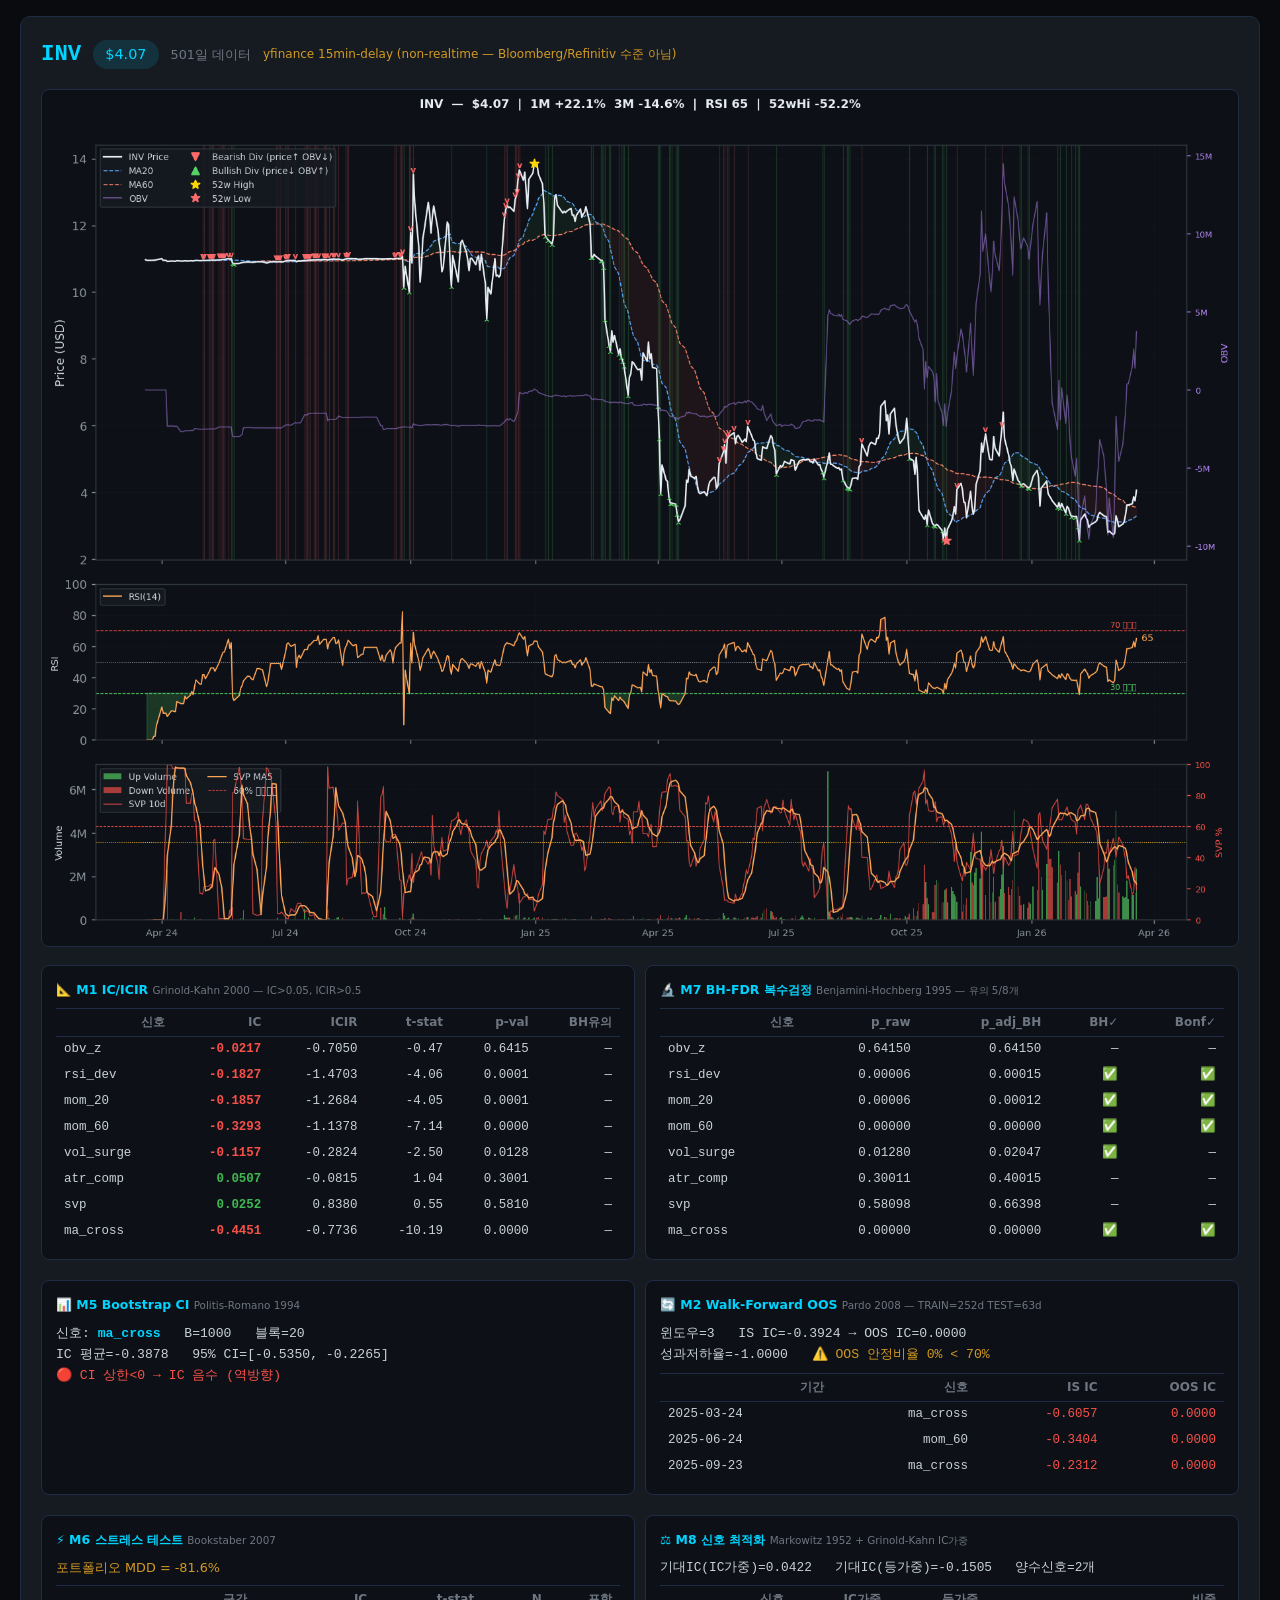
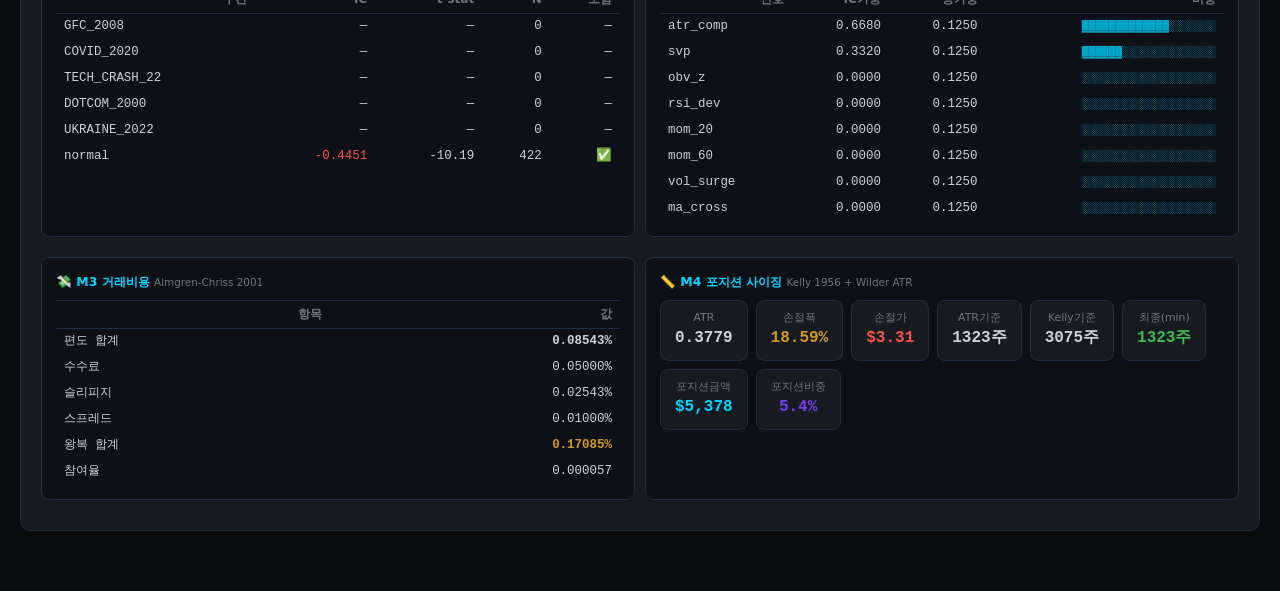
==== commit 55ca6abc: "Fix auto-update fallback and release URL generation" ====
--- a/pd/docs/zeus_integrated_out_analyzer.html
+++ b/pd/docs/zeus_integrated_out_analyzer.html
@@ -1,4 +1,4 @@
-<!DOCTYPE html><html lang="ko"><head><meta charset="UTF-8"><meta name="viewport" content="width=device-width,initial-scale=1"><title>📊 Analyzer (SIDU)</title><style>
+<!DOCTYPE html><html lang="ko"><head><meta charset="UTF-8"><meta name="viewport" content="width=device-width,initial-scale=1"><title>📊 Analyzer (INV)</title><style>
 @import url('https://fonts.googleapis.com/css2?family=Pretendard:wght@300;400;500;600;700&family=JetBrains+Mono:wght@400;500&display=swap');
 :root{
   --bg:#0a0b0e;--bg2:#12141a;--panel:#16181f;--panel2:#1c1f28;
@@ -76,4 +76,4 @@
 ::-webkit-scrollbar{width:4px;height:4px}::-webkit-scrollbar-track{background:transparent}::-webkit-scrollbar-thumb{background:var(--border2);border-radius:2px}
 .input-strip{position:sticky;top:0;z-index:100;background:rgba(10,11,14,.95);backdrop-filter:blur(12px);border-bottom:1px solid var(--border);padding:12px 24px;display:flex;flex-wrap:wrap;align-items:flex-end;gap:12px;}
 .an-inject{padding:16px 24px}
-</style></head><body><div style="padding:16px 20px 40px"><div style="background:#161b22;border:1px solid #1e2d45;border-radius:10px;padding:20px;margin-bottom:20px"><div style="display:flex;align-items:center;gap:12px;flex-wrap:wrap;margin-bottom:16px"><span style="font-size:1.4rem;font-weight:700;color:#00d4ff;font-family:monospace">SIDU</span><span style="background:rgba(0,212,255,.12);padding:3px 12px;border-radius:20px;font-size:.9rem;color:#00d4ff">$2.28</span><span style="color:#6e7681;font-size:.8rem">501일 데이터</span><span style=color:#d29922;font-size:.75rem>yfinance 15min-delay (non-realtime — Bloomberg/Refinitiv 수준 아님)</span></div><div style="margin-bottom:4px;grid-column:1/-1"><a href="[data-uri]